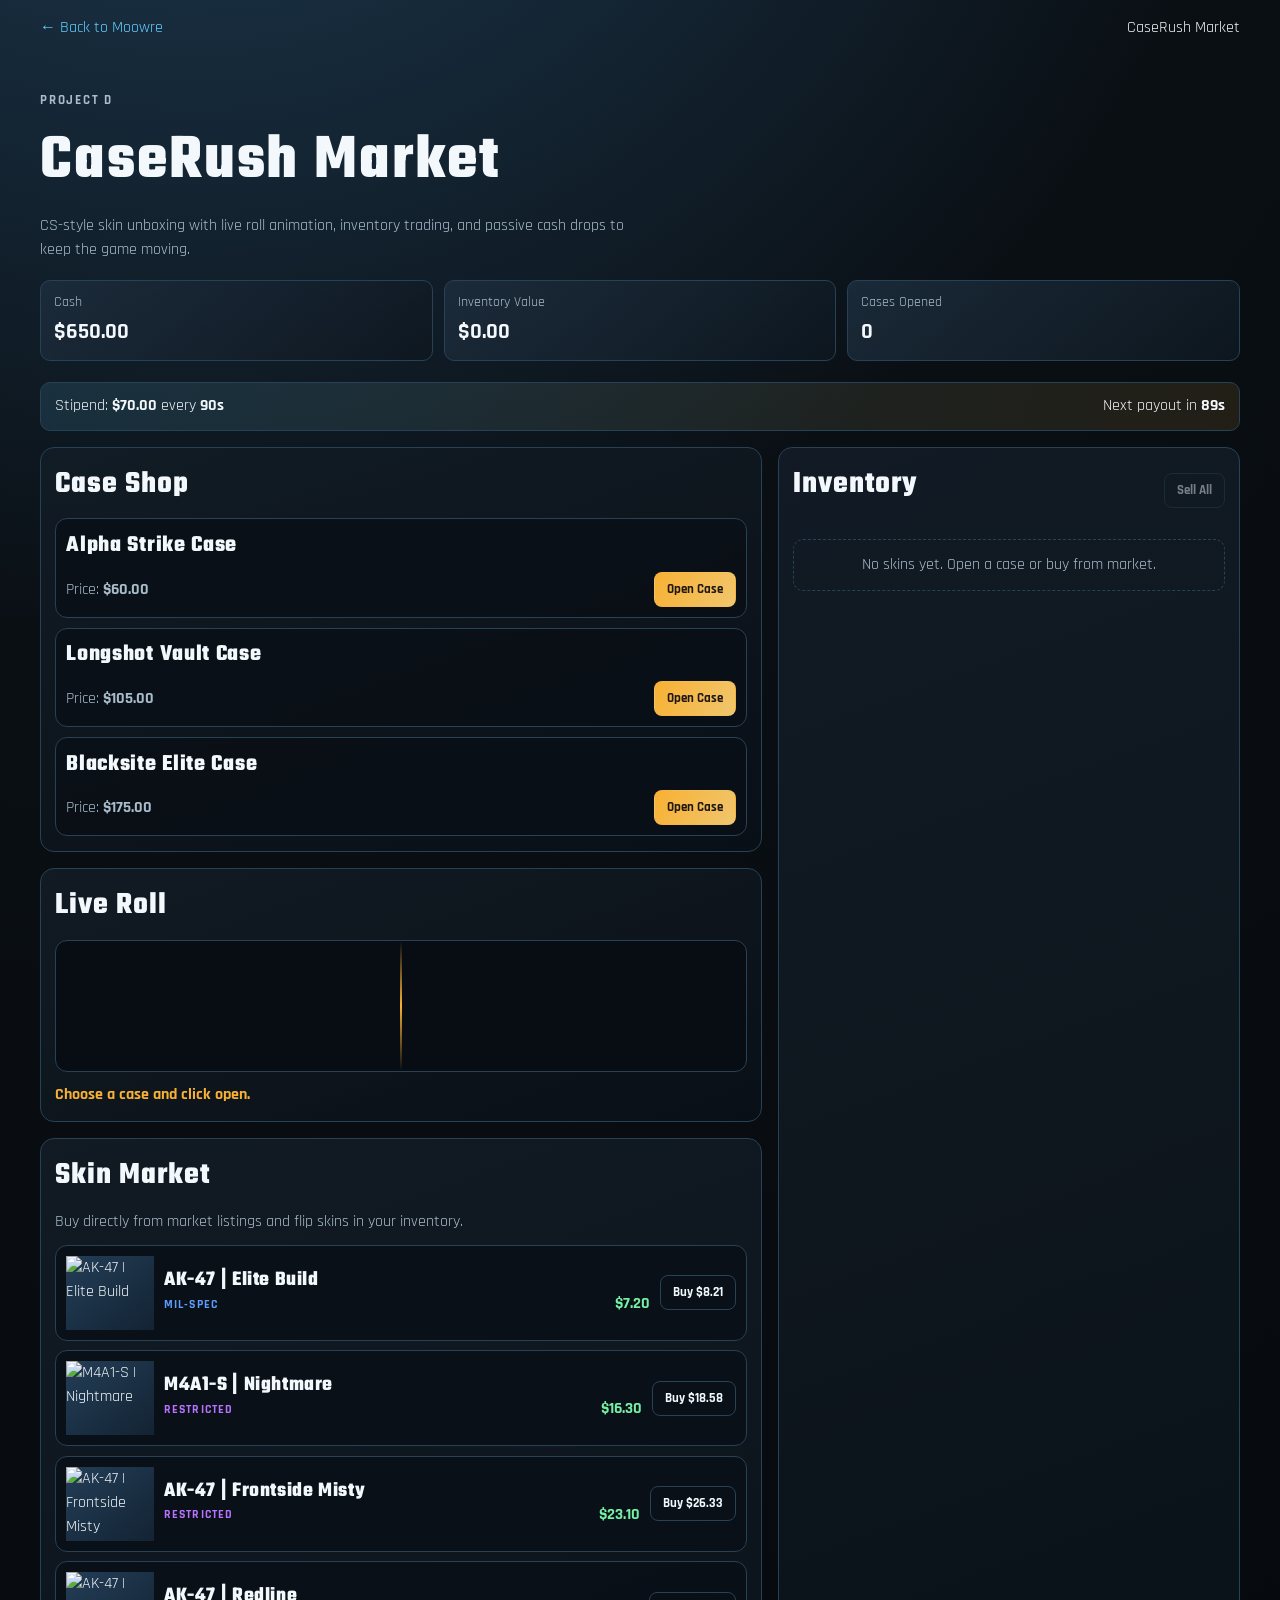
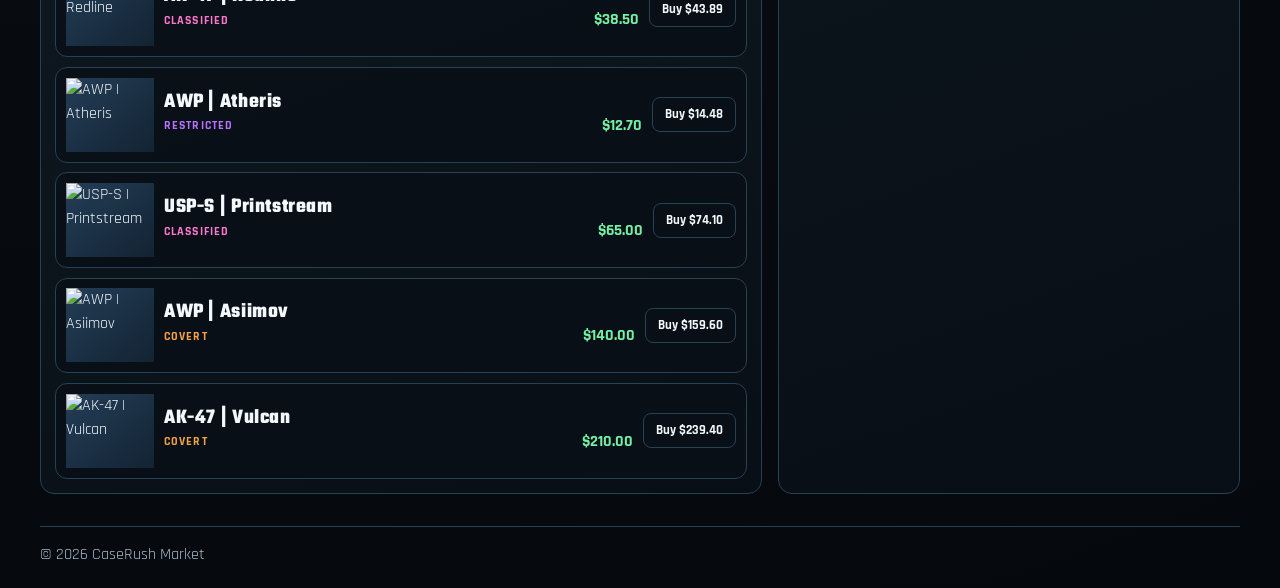
==== project-d/index.html @ 6481d04c "New Project Preview." ====
<!DOCTYPE html>
<html lang="en">
<head>
    <meta charset="UTF-8">
    <meta name="viewport" content="width=device-width, initial-scale=1.0">
    <meta name="description" content="CaseRush Market - CS-style case opening game.">
    <title>CaseRush Market</title>
    <link rel="icon" type="image/svg+xml" href="/favicon.svg">
    <link rel="preconnect" href="https://fonts.googleapis.com">
    <link rel="preconnect" href="https://fonts.gstatic.com" crossorigin>
    <link href="https://fonts.googleapis.com/css2?family=Rajdhani:wght@500;600;700&family=Teko:wght@500;600&display=swap" rel="stylesheet">
    <link rel="stylesheet" href="styles.css?v=1">
</head>
<body>
    <header class="topbar">
        <a href="/" class="home-link">&larr; Back to Moowre</a>
        <p>CaseRush Market</p>
    </header>

    <main>
        <section class="hero">
            <p class="eyebrow">Project D</p>
            <h1>CaseRush Market</h1>
            <p>CS-style skin unboxing with live roll animation, inventory trading, and passive cash drops to keep the game moving.</p>
            <div class="hero-stats">
                <article><span>Cash</span><strong id="cash-value">$0.00</strong></article>
                <article><span>Inventory Value</span><strong id="inventory-value">$0.00</strong></article>
                <article><span>Cases Opened</span><strong id="opened-value">0</strong></article>
            </div>
        </section>

        <section class="income-bar" aria-live="polite">
            <p>Stipend: <strong id="income-amount">$0</strong> every <strong id="income-interval">0s</strong></p>
            <p>Next payout in <strong id="income-countdown">0s</strong></p>
        </section>

        <section class="layout">
            <div class="left-col">
                <section class="panel">
                    <h2>Case Shop</h2>
                    <div id="case-list" class="case-list"></div>
                </section>

                <section class="panel roll-panel">
                    <h2>Live Roll</h2>
                    <div class="roll-window" id="roll-window">
                        <div class="roll-marker" aria-hidden="true"></div>
                        <div class="roll-track" id="roll-track"></div>
                    </div>
                    <p id="roll-result" class="roll-result">Choose a case and click open.</p>
                </section>

                <section class="panel">
                    <h2>Skin Market</h2>
                    <p class="panel-note">Buy directly from market listings and flip skins in your inventory.</p>
                    <div id="market-list" class="market-list"></div>
                </section>
            </div>

            <aside class="panel right-col">
                <div class="inventory-head">
                    <h2>Inventory</h2>
                    <button id="sell-all-btn" class="btn ghost" type="button">Sell All</button>
                </div>
                <div id="inventory-list" class="inventory-list"></div>
            </aside>
        </section>
    </main>

    <footer>
        <p>&copy; <span id="year"></span> CaseRush Market</p>
    </footer>

    <script src="script.js?v=1"></script>
</body>
</html>
---- project-d/styles.css ----
* {
    box-sizing: border-box;
    margin: 0;
    padding: 0;
}

:root {
    --bg: #0a0f14;
    --bg-soft: #121b24;
    --panel: #101922;
    --line: #274157;
    --text: #f3f8fc;
    --text-soft: #a9bccb;
    --accent: #f8b133;
    --accent-2: #62d0ff;
    --good: #75f0a5;
    --bad: #ff7a7a;
    --rare: #5e9dff;
    --epic: #b772ff;
    --legendary: #f6a247;
}

body {
    font-family: Rajdhani, "Segoe UI", sans-serif;
    background: radial-gradient(circle at 15% -20%, #20405a 0%, var(--bg) 38%, #05080c 100%);
    color: var(--text);
    min-height: 100vh;
    line-height: 1.5;
}

.topbar,
main,
footer {
    width: min(1200px, 94%);
    margin: 0 auto;
}

.topbar {
    padding: 1rem 0;
    display: flex;
    justify-content: space-between;
    align-items: center;
}

.home-link {
    color: var(--accent-2);
    text-decoration: none;
}

.hero {
    padding: 2.2rem 0 1.3rem;
}

.eyebrow {
    text-transform: uppercase;
    letter-spacing: 0.14em;
    color: var(--accent);
    font-weight: 700;
    font-size: 0.8rem;
}

h1,
h2,
h3 {
    font-family: Teko, Rajdhani, sans-serif;
    letter-spacing: 0.03em;
}

h1 {
    font-size: clamp(2.2rem, 5vw, 4rem);
    margin: 0.2rem 0 0.3rem;
}

h2 {
    font-size: 1.95rem;
    margin-bottom: 0.6rem;
}

.hero > p {
    color: var(--text-soft);
    max-width: 74ch;
}

.hero-stats {
    margin-top: 1.1rem;
    display: grid;
    grid-template-columns: repeat(3, minmax(0, 1fr));
    gap: 0.7rem;
}

.hero-stats article {
    border: 1px solid var(--line);
    background: linear-gradient(140deg, rgba(28, 44, 60, 0.9), rgba(14, 23, 32, 0.88));
    border-radius: 10px;
    padding: 0.72rem 0.8rem;
    display: grid;
    gap: 0.15rem;
}

.hero-stats span {
    color: var(--text-soft);
    font-size: 0.9rem;
}

.hero-stats strong {
    font-size: 1.35rem;
}

.income-bar {
    border: 1px solid var(--line);
    border-radius: 10px;
    padding: 0.7rem 0.9rem;
    display: flex;
    justify-content: space-between;
    align-items: center;
    background: linear-gradient(90deg, rgba(98, 208, 255, 0.12), rgba(248, 177, 51, 0.1));
    margin-bottom: 1rem;
    gap: 0.8rem;
}

.layout {
    display: grid;
    grid-template-columns: 1.25fr 0.8fr;
    gap: 1rem;
    padding-bottom: 2rem;
}

.left-col,
.right-col {
    display: grid;
    gap: 1rem;
    align-content: start;
}

.panel {
    border: 1px solid var(--line);
    border-radius: 14px;
    background: linear-gradient(160deg, rgba(18, 28, 38, 0.92), rgba(9, 15, 22, 0.95));
    padding: 0.9rem;
}

.panel-note {
    color: var(--text-soft);
    margin-bottom: 0.7rem;
}

.case-list,
.market-list,
.inventory-list {
    display: grid;
    gap: 0.6rem;
}

.case-card,
.skin-row,
.inventory-card {
    border: 1px solid var(--line);
    border-radius: 12px;
    background: rgba(10, 15, 22, 0.88);
    padding: 0.62rem;
    display: grid;
    gap: 0.5rem;
}

.case-card h3 {
    font-size: 1.45rem;
}

.case-meta,
.skin-meta {
    display: flex;
    justify-content: space-between;
    align-items: center;
    gap: 0.6rem;
    color: var(--text-soft);
}

.skin-value {
    color: var(--good);
    font-weight: 700;
}

.btn {
    border: 1px solid transparent;
    border-radius: 8px;
    background: linear-gradient(120deg, var(--accent), #f0c66e);
    color: #1f1710;
    font-family: inherit;
    font-weight: 700;
    padding: 0.5rem 0.75rem;
    cursor: pointer;
}

.btn:disabled {
    opacity: 0.45;
    cursor: not-allowed;
}

.btn.ghost {
    background: transparent;
    color: var(--text);
    border-color: var(--line);
}

.roll-panel {
    overflow: hidden;
}

.roll-window {
    position: relative;
    overflow: hidden;
    border: 1px solid var(--line);
    border-radius: 12px;
    background: rgba(8, 13, 19, 0.95);
    padding: 0.75rem 0;
    min-height: 132px;
}

.roll-marker {
    position: absolute;
    top: 0;
    bottom: 0;
    left: 50%;
    width: 2px;
    transform: translateX(-1px);
    background: linear-gradient(180deg, transparent, var(--accent), transparent);
    pointer-events: none;
    z-index: 3;
}

.roll-track {
    display: flex;
    align-items: stretch;
    gap: 12px;
    padding: 0 12px;
    transform: translateX(0);
    will-change: transform;
}

.roll-item {
    width: 118px;
    min-width: 118px;
    border: 1px solid var(--line);
    border-radius: 10px;
    overflow: hidden;
    background: #0e151d;
}

.roll-item img,
.skin-thumb {
    width: 100%;
    height: 74px;
    object-fit: cover;
    background: linear-gradient(140deg, #233e57, #132333);
}

.roll-item p {
    font-size: 0.85rem;
    padding: 0.35rem 0.42rem;
    color: var(--text-soft);
    min-height: 46px;
}

.roll-result {
    margin-top: 0.7rem;
    color: var(--accent);
    font-weight: 700;
}

.skin-row,
.inventory-card {
    grid-template-columns: 88px 1fr auto;
    align-items: center;
    gap: 0.6rem;
}

.skin-row h3,
.inventory-card h3 {
    font-size: 1.3rem;
    line-height: 1.05;
}

.rarity {
    font-size: 0.78rem;
    text-transform: uppercase;
    letter-spacing: 0.09em;
    font-weight: 700;
}

.rarity.consumer {
    color: #9aaebf;
}

.rarity.industrial {
    color: #8cd4ff;
}

.rarity.mil-spec {
    color: var(--rare);
}

.rarity.restricted {
    color: var(--epic);
}

.rarity.classified {
    color: #ff78ce;
}

.rarity.covert {
    color: var(--legendary);
}

.inventory-head {
    display: flex;
    justify-content: space-between;
    align-items: center;
    margin-bottom: 0.3rem;
}

.empty-note {
    color: var(--text-soft);
    border: 1px dashed var(--line);
    border-radius: 10px;
    padding: 0.8rem;
    text-align: center;
}

.log-good {
    color: var(--good);
}

.log-bad {
    color: var(--bad);
}

footer {
    border-top: 1px solid var(--line);
    color: var(--text-soft);
    padding: 1rem 0 1.3rem;
}

@media (max-width: 980px) {
    .layout {
        grid-template-columns: 1fr;
    }

    .right-col {
        order: -1;
    }
}

@media (max-width: 760px) {
    .hero-stats {
        grid-template-columns: 1fr;
    }

    .income-bar {
        flex-direction: column;
        align-items: flex-start;
    }

    .skin-row,
    .inventory-card {
        grid-template-columns: 72px 1fr;
    }

    .skin-row button,
    .inventory-card button {
        grid-column: 1 / -1;
    }
}
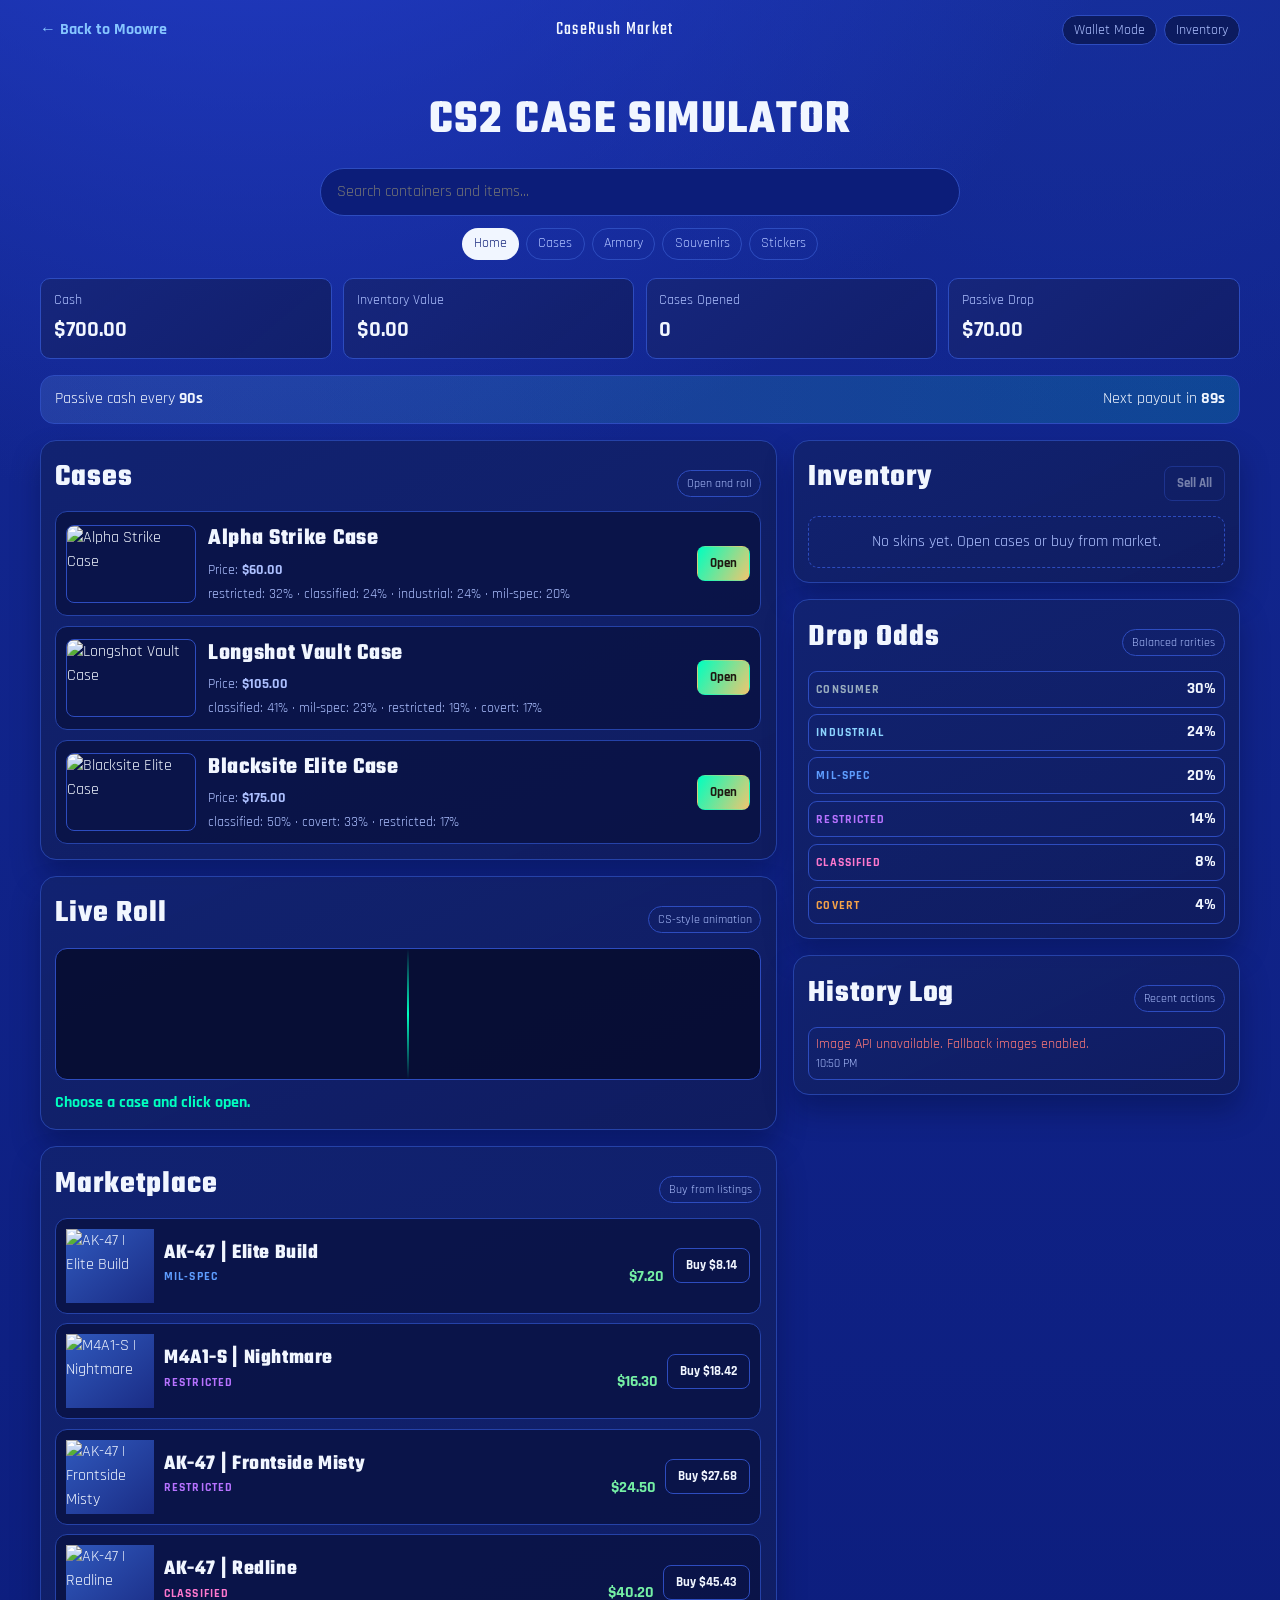
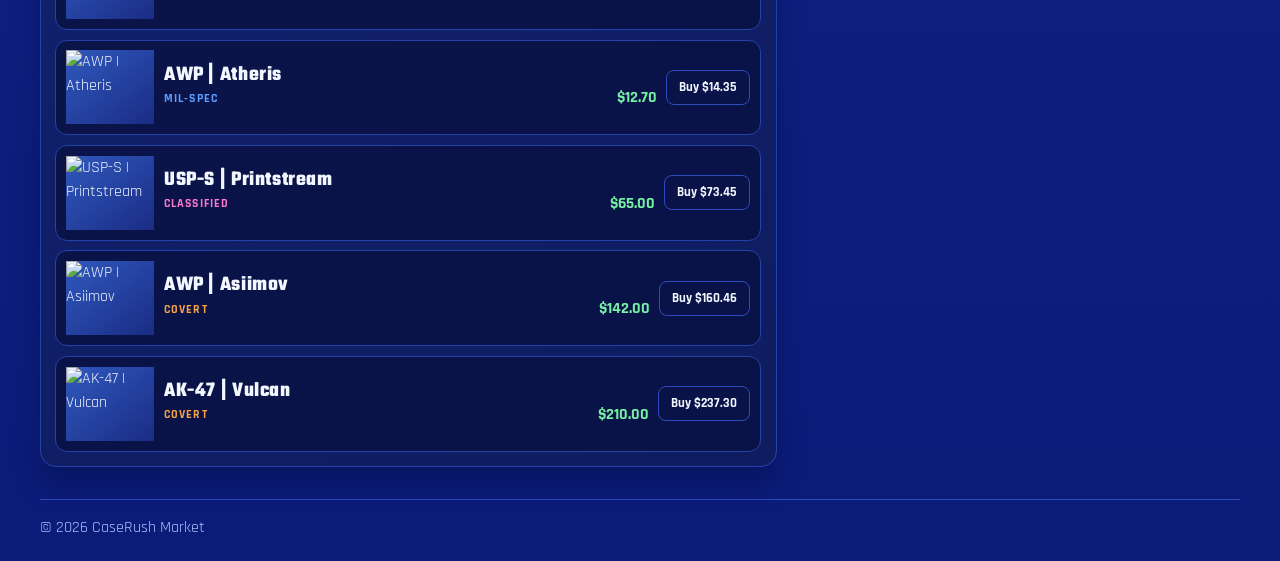
==== commit 8dc5ff08: "Fixed project" ====
--- a/project-d/index.html
+++ b/project-d/index.html
@@ -3,46 +3,65 @@
 <head>
     <meta charset="UTF-8">
     <meta name="viewport" content="width=device-width, initial-scale=1.0">
-    <meta name="description" content="CaseRush Market - CS-style case opening game.">
+    <meta name="description" content="CaseRush Market - CS-style case opening and trading simulator.">
     <title>CaseRush Market</title>
     <link rel="icon" type="image/svg+xml" href="/favicon.svg">
     <link rel="preconnect" href="https://fonts.googleapis.com">
     <link rel="preconnect" href="https://fonts.gstatic.com" crossorigin>
     <link href="https://fonts.googleapis.com/css2?family=Rajdhani:wght@500;600;700&family=Teko:wght@500;600&display=swap" rel="stylesheet">
-    <link rel="stylesheet" href="styles.css?v=1">
+    <link rel="stylesheet" href="styles.css?v=2">
 </head>
 <body>
     <header class="topbar">
         <a href="/" class="home-link">&larr; Back to Moowre</a>
-        <p>CaseRush Market</p>
+        <p class="brand">CaseRush Market</p>
+        <div class="top-actions">
+            <button class="chip-btn" type="button">Wallet Mode</button>
+            <button class="chip-btn" type="button">Inventory</button>
+        </div>
     </header>
 
     <main>
         <section class="hero">
-            <p class="eyebrow">Project D</p>
-            <h1>CaseRush Market</h1>
-            <p>CS-style skin unboxing with live roll animation, inventory trading, and passive cash drops to keep the game moving.</p>
+            <h1>CS2 CASE SIMULATOR</h1>
+            <div class="search-bar" role="search">
+                <input type="text" placeholder="Search containers and items..." disabled>
+            </div>
+            <div class="hero-chips">
+                <span class="hero-chip active">Home</span>
+                <span class="hero-chip">Cases</span>
+                <span class="hero-chip">Armory</span>
+                <span class="hero-chip">Souvenirs</span>
+                <span class="hero-chip">Stickers</span>
+            </div>
             <div class="hero-stats">
                 <article><span>Cash</span><strong id="cash-value">$0.00</strong></article>
                 <article><span>Inventory Value</span><strong id="inventory-value">$0.00</strong></article>
                 <article><span>Cases Opened</span><strong id="opened-value">0</strong></article>
+                <article><span>Passive Drop</span><strong id="income-amount">$0</strong></article>
             </div>
         </section>
 
         <section class="income-bar" aria-live="polite">
-            <p>Stipend: <strong id="income-amount">$0</strong> every <strong id="income-interval">0s</strong></p>
+            <p>Passive cash every <strong id="income-interval">0s</strong></p>
             <p>Next payout in <strong id="income-countdown">0s</strong></p>
         </section>
 
         <section class="layout">
-            <div class="left-col">
+            <div class="main-col">
                 <section class="panel">
-                    <h2>Case Shop</h2>
+                    <div class="panel-head">
+                        <h2>Cases</h2>
+                        <span class="small-tag">Open and roll</span>
+                    </div>
                     <div id="case-list" class="case-list"></div>
                 </section>
 
                 <section class="panel roll-panel">
-                    <h2>Live Roll</h2>
+                    <div class="panel-head">
+                        <h2>Live Roll</h2>
+                        <span class="small-tag">CS-style animation</span>
+                    </div>
                     <div class="roll-window" id="roll-window">
                         <div class="roll-marker" aria-hidden="true"></div>
                         <div class="roll-track" id="roll-track"></div>
@@ -51,18 +70,45 @@
                 </section>
 
                 <section class="panel">
-                    <h2>Skin Market</h2>
-                    <p class="panel-note">Buy directly from market listings and flip skins in your inventory.</p>
+                    <div class="panel-head">
+                        <h2>Marketplace</h2>
+                        <span class="small-tag">Buy from listings</span>
+                    </div>
                     <div id="market-list" class="market-list"></div>
                 </section>
             </div>
 
-            <aside class="panel right-col">
-                <div class="inventory-head">
-                    <h2>Inventory</h2>
-                    <button id="sell-all-btn" class="btn ghost" type="button">Sell All</button>
-                </div>
-                <div id="inventory-list" class="inventory-list"></div>
+            <aside class="side-col">
+                <section class="panel">
+                    <div class="inventory-head">
+                        <h2>Inventory</h2>
+                        <button id="sell-all-btn" class="btn ghost" type="button">Sell All</button>
+                    </div>
+                    <div id="inventory-list" class="inventory-list"></div>
+                </section>
+
+                <section class="panel">
+                    <div class="panel-head">
+                        <h2>Drop Odds</h2>
+                        <span class="small-tag">Balanced rarities</span>
+                    </div>
+                    <ul class="rarity-list">
+                        <li><span class="rarity consumer">Consumer</span><strong>30%</strong></li>
+                        <li><span class="rarity industrial">Industrial</span><strong>24%</strong></li>
+                        <li><span class="rarity mil-spec">Mil-Spec</span><strong>20%</strong></li>
+                        <li><span class="rarity restricted">Restricted</span><strong>14%</strong></li>
+                        <li><span class="rarity classified">Classified</span><strong>8%</strong></li>
+                        <li><span class="rarity covert">Covert</span><strong>4%</strong></li>
+                    </ul>
+                </section>
+
+                <section class="panel">
+                    <div class="panel-head">
+                        <h2>History Log</h2>
+                        <span class="small-tag">Recent actions</span>
+                    </div>
+                    <div id="history-list" class="history-list"></div>
+                </section>
             </aside>
         </section>
     </main>
@@ -71,6 +117,6 @@
         <p>&copy; <span id="year"></span> CaseRush Market</p>
     </footer>
 
-    <script src="script.js?v=1"></script>
+    <script src="script.js?v=2"></script>
 </body>
 </html>
--- a/project-d/styles.css
+++ b/project-d/styles.css
@@ -5,14 +5,15 @@
 }
 
 :root {
-    --bg: #0a0f14;
-    --bg-soft: #121b24;
-    --panel: #101922;
-    --line: #274157;
-    --text: #f3f8fc;
-    --text-soft: #a9bccb;
-    --accent: #f8b133;
-    --accent-2: #62d0ff;
+    --bg: #0b1b78;
+    --bg-soft: #132893;
+    --panel: #11236f;
+    --line: #2d4cbf;
+    --line-soft: #2542a8;
+    --text: #f1f6ff;
+    --text-soft: #adc0ff;
+    --accent: #00ffbf;
+    --accent-2: #86c5ff;
     --good: #75f0a5;
     --bad: #ff7a7a;
     --rare: #5e9dff;
@@ -22,7 +23,10 @@
 
 body {
     font-family: Rajdhani, "Segoe UI", sans-serif;
-    background: radial-gradient(circle at 15% -20%, #20405a 0%, var(--bg) 38%, #05080c 100%);
+    background:
+        radial-gradient(circle at 20% -20%, #2642d6 0%, transparent 34%),
+        radial-gradient(circle at 85% -10%, #17319f 0%, transparent 24%),
+        linear-gradient(180deg, var(--bg-soft), var(--bg));
     color: var(--text);
     min-height: 100vh;
     line-height: 1.5;
@@ -36,27 +40,42 @@
 }
 
 .topbar {
-    padding: 1rem 0;
+    padding: 0.95rem 0;
     display: flex;
     justify-content: space-between;
     align-items: center;
+    gap: 0.8rem;
 }
 
 .home-link {
     color: var(--accent-2);
     text-decoration: none;
+    font-weight: 700;
+}
+
+.brand {
+    font-family: Teko, Rajdhani, sans-serif;
+    letter-spacing: 0.07em;
+    font-size: 1.2rem;
+}
+
+.top-actions {
+    display: flex;
+    gap: 0.45rem;
+}
+
+.chip-btn {
+    border: 1px solid var(--line);
+    background: rgba(11, 23, 82, 0.8);
+    color: var(--text-soft);
+    border-radius: 999px;
+    padding: 0.32rem 0.68rem;
+    font-family: inherit;
+    font-size: 0.86rem;
 }
 
 .hero {
-    padding: 2.2rem 0 1.3rem;
-}
-
-.eyebrow {
-    text-transform: uppercase;
-    letter-spacing: 0.14em;
-    color: var(--accent);
-    font-weight: 700;
-    font-size: 0.8rem;
+    padding: 1.5rem 0 1rem;
 }
 
 h1,
@@ -67,8 +86,9 @@
 }
 
 h1 {
-    font-size: clamp(2.2rem, 5vw, 4rem);
-    margin: 0.2rem 0 0.3rem;
+    font-size: clamp(2rem, 4vw, 3rem);
+    margin: 0;
+    text-align: center;
 }
 
 h2 {
@@ -76,21 +96,53 @@
     margin-bottom: 0.6rem;
 }
 
-.hero > p {
-    color: var(--text-soft);
-    max-width: 74ch;
+.search-bar {
+    margin: 0.7rem auto 0;
+    width: min(640px, 96%);
+}
+
+.search-bar input {
+    width: 100%;
+    border: 1px solid var(--line);
+    background: #0c1d79;
+    color: var(--text-soft);
+    border-radius: 999px;
+    padding: 0.68rem 1rem;
+    font: inherit;
+}
+
+.hero-chips {
+    margin: 0.75rem auto 0;
+    display: flex;
+    flex-wrap: wrap;
+    gap: 0.45rem;
+    justify-content: center;
+}
+
+.hero-chip {
+    border: 1px solid var(--line);
+    padding: 0.3rem 0.7rem;
+    border-radius: 999px;
+    color: var(--text-soft);
+    font-size: 0.88rem;
+}
+
+.hero-chip.active {
+    background: #f1f6ff;
+    color: #1a2a7e;
+    border-color: transparent;
 }
 
 .hero-stats {
     margin-top: 1.1rem;
     display: grid;
-    grid-template-columns: repeat(3, minmax(0, 1fr));
+    grid-template-columns: repeat(4, minmax(0, 1fr));
     gap: 0.7rem;
 }
 
 .hero-stats article {
     border: 1px solid var(--line);
-    background: linear-gradient(140deg, rgba(28, 44, 60, 0.9), rgba(14, 23, 32, 0.88));
+    background: linear-gradient(140deg, rgba(22, 38, 123, 0.95), rgba(17, 30, 104, 0.94));
     border-radius: 10px;
     padding: 0.72rem 0.8rem;
     display: grid;
@@ -108,40 +160,56 @@
 
 .income-bar {
     border: 1px solid var(--line);
-    border-radius: 10px;
+    border-radius: 14px;
     padding: 0.7rem 0.9rem;
     display: flex;
     justify-content: space-between;
     align-items: center;
-    background: linear-gradient(90deg, rgba(98, 208, 255, 0.12), rgba(248, 177, 51, 0.1));
+    background: linear-gradient(90deg, rgba(134, 197, 255, 0.14), rgba(0, 255, 191, 0.15));
     margin-bottom: 1rem;
     gap: 0.8rem;
 }
 
 .layout {
     display: grid;
-    grid-template-columns: 1.25fr 0.8fr;
+    grid-template-columns: 1.4fr 0.85fr;
     gap: 1rem;
     padding-bottom: 2rem;
 }
 
-.left-col,
-.right-col {
+.main-col,
+.side-col {
     display: grid;
     gap: 1rem;
     align-content: start;
 }
 
 .panel {
-    border: 1px solid var(--line);
-    border-radius: 14px;
-    background: linear-gradient(160deg, rgba(18, 28, 38, 0.92), rgba(9, 15, 22, 0.95));
+    border: 1px solid var(--line-soft);
+    border-radius: 16px;
+    background: linear-gradient(155deg, rgba(17, 34, 112, 0.95), rgba(15, 28, 94, 0.96));
     padding: 0.9rem;
+    box-shadow: 0 16px 28px rgba(4, 11, 52, 0.35);
 }
 
 .panel-note {
     color: var(--text-soft);
     margin-bottom: 0.7rem;
+}
+
+.panel-head {
+    display: flex;
+    justify-content: space-between;
+    align-items: center;
+    gap: 0.7rem;
+}
+
+.small-tag {
+    border: 1px solid var(--line);
+    border-radius: 999px;
+    color: var(--text-soft);
+    font-size: 0.78rem;
+    padding: 0.2rem 0.55rem;
 }
 
 .case-list,
@@ -154,12 +222,36 @@
 .case-card,
 .skin-row,
 .inventory-card {
-    border: 1px solid var(--line);
+    border: 1px solid var(--line-soft);
     border-radius: 12px;
-    background: rgba(10, 15, 22, 0.88);
+    background: rgba(9, 18, 67, 0.82);
     padding: 0.62rem;
     display: grid;
     gap: 0.5rem;
+}
+
+.case-card {
+    grid-template-columns: 130px 1fr auto;
+    align-items: center;
+    gap: 0.72rem;
+}
+
+.case-thumb {
+    width: 100%;
+    height: 78px;
+    object-fit: cover;
+    border-radius: 8px;
+    border: 1px solid var(--line);
+}
+
+.case-title {
+    display: grid;
+    gap: 0.15rem;
+}
+
+.case-sub {
+    color: var(--text-soft);
+    font-size: 0.9rem;
 }
 
 .case-card h3 {
@@ -211,7 +303,7 @@
     overflow: hidden;
     border: 1px solid var(--line);
     border-radius: 12px;
-    background: rgba(8, 13, 19, 0.95);
+    background: rgba(7, 13, 51, 0.95);
     padding: 0.75rem 0;
     min-height: 132px;
 }
@@ -243,7 +335,7 @@
     border: 1px solid var(--line);
     border-radius: 10px;
     overflow: hidden;
-    background: #0e151d;
+    background: #0f1d6f;
 }
 
 .roll-item img,
@@ -251,7 +343,7 @@
     width: 100%;
     height: 74px;
     object-fit: cover;
-    background: linear-gradient(140deg, #233e57, #132333);
+    background: linear-gradient(140deg, #3059bd, #1a2c85);
 }
 
 .roll-item p {
@@ -318,6 +410,40 @@
     margin-bottom: 0.3rem;
 }
 
+.rarity-list {
+    list-style: none;
+    display: grid;
+    gap: 0.42rem;
+}
+
+.rarity-list li {
+    display: flex;
+    justify-content: space-between;
+    align-items: center;
+    border: 1px solid var(--line);
+    border-radius: 9px;
+    padding: 0.33rem 0.45rem;
+}
+
+.history-list {
+    display: grid;
+    gap: 0.42rem;
+    max-height: 280px;
+    overflow-y: auto;
+}
+
+.history-item {
+    border: 1px solid var(--line);
+    border-radius: 9px;
+    padding: 0.35rem 0.45rem;
+    font-size: 0.9rem;
+}
+
+.history-time {
+    color: var(--text-soft);
+    font-size: 0.75rem;
+}
+
 .empty-note {
     color: var(--text-soft);
     border: 1px dashed var(--line);
@@ -345,7 +471,7 @@
         grid-template-columns: 1fr;
     }
 
-    .right-col {
+    .side-col {
         order: -1;
     }
 }
@@ -365,6 +491,14 @@
         grid-template-columns: 72px 1fr;
     }
 
+    .case-card {
+        grid-template-columns: 96px 1fr;
+    }
+
+    .case-card button {
+        grid-column: 1 / -1;
+    }
+
     .skin-row button,
     .inventory-card button {
         grid-column: 1 / -1;
